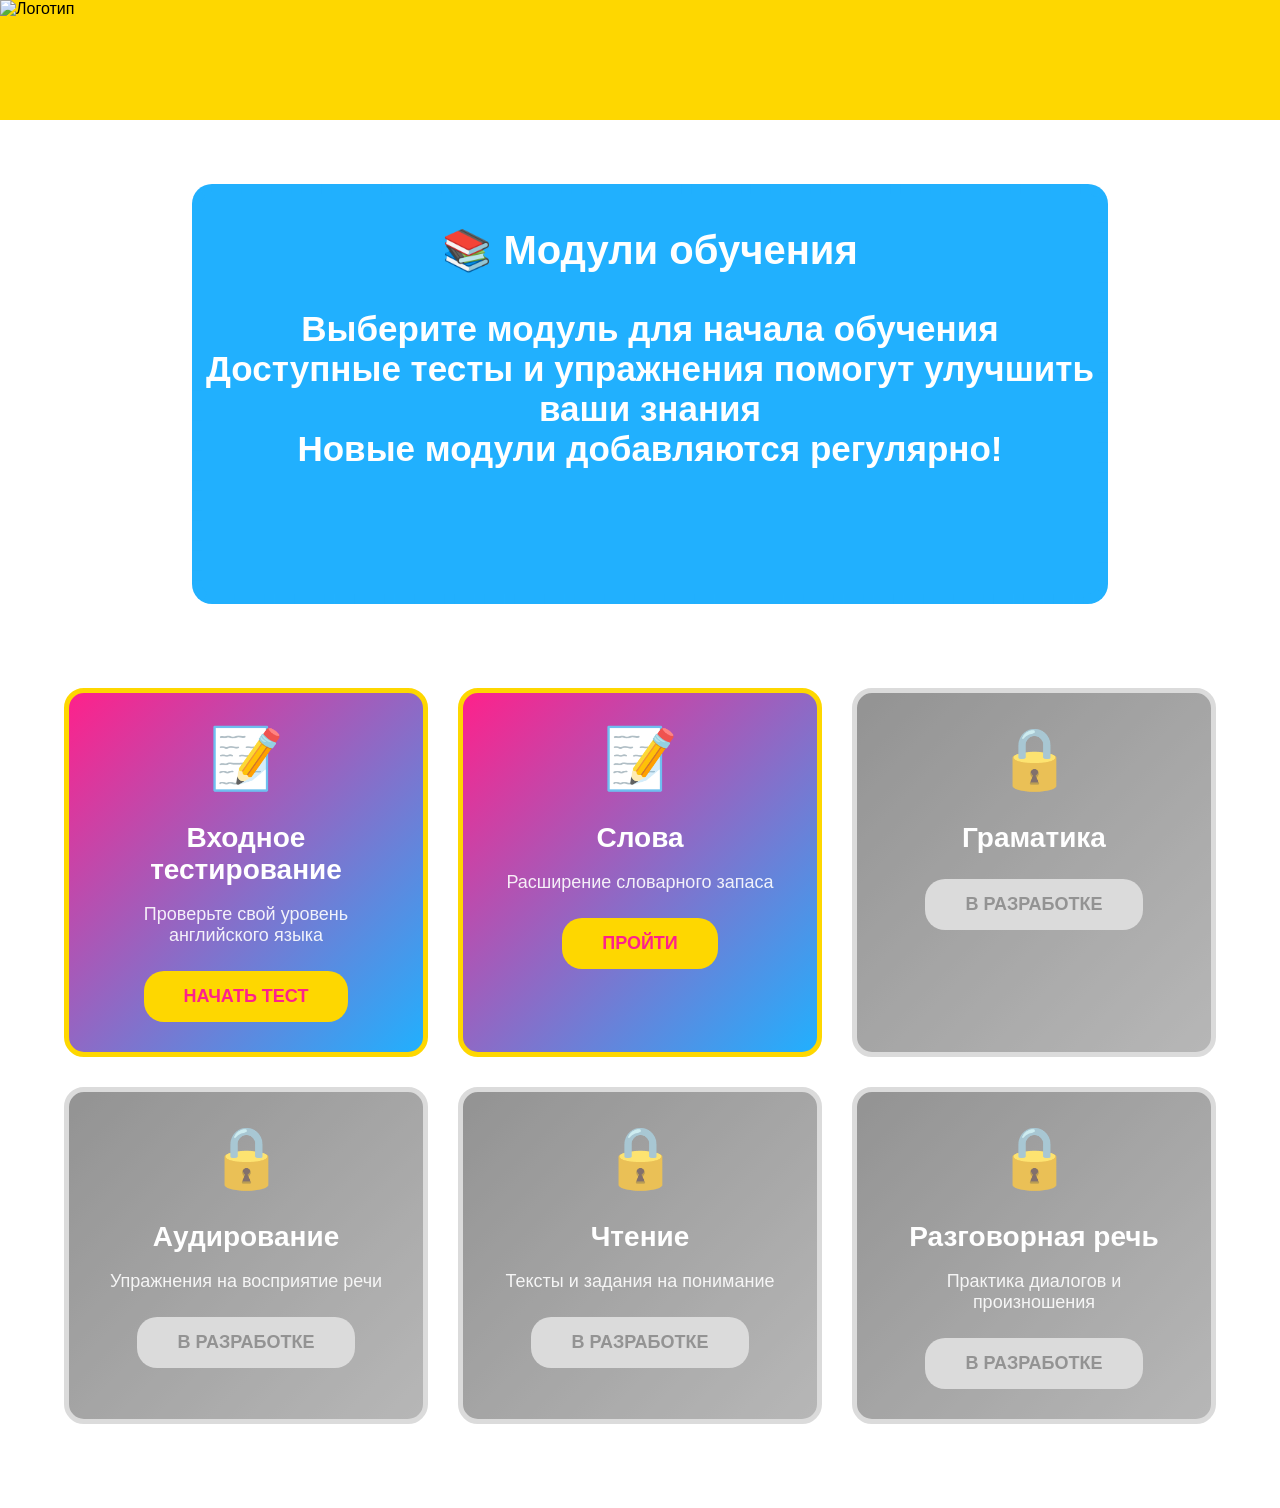
==== glav.html @ b74ba2df "Add files via upload" ====
<!DOCTYPE html>
<html lang="ru">
<head>
    <meta charset="UTF-8">
    <meta name="viewport" content="width=device-width, initial-scale=1.0">
    <title>Speak English</title>
    <link rel="stylesheet" href="style.css">
</head>
<body>

    <!-- === ШАПКА === -->
    <div id="b">
        <img class="headerlogo" src="img/лого.png" alt="Логотип" width="210" height="110">
        <div class="l">
            <span style="color: #fff; font-size: 24px; font-weight: bold; margin-right: 20px;">Speak English</span>
        </div>   
    </div>

    <!-- === ЗАГОЛОВОК === -->
    <div class="qwadrat">
        <h2 align="center">📚 Модули обучения</h2>
        <p class="awtxt" align="center">Выберите модуль для начала обучения<br>   
        Доступные тесты и упражнения помогут улучшить ваши знания<br>  
        Новые модули добавляются регулярно!</p>
    </div>

    <!-- === СЕТКА МОДУЛЕЙ === -->
    <div class="modules-container">
        
        <!-- ✅ МОДУЛЬ 1: Активный (Тест) -->
        <div class="module-card active">
            <div class="module-icon">📝</div>
            <h3>Входное тестирование</h3>
            <p>Проверьте свой уровень английского языка</p>
            <button type="button" id="probl" class="module-btn">НАЧАТЬ ТЕСТ</button>
        </div>

        <!-- ❌ МОДУЛЬ 2: В разработке -->
        <div class="module-card active">
            <div class="module-icon">📝</div>
            <h3>Слова</h3>
            <p>Расширение словарного запаса</p>
            <button type="button" id="modul" class="module-btn">ПРОЙТИ</button>
        </div>

        <!-- ❌ МОДУЛЬ 3: В разработке -->
        <div class="module-card locked">
            <div class="module-icon">🔒</div>
            <h3>Граматика</h3>
            <p></p>
            <button type="button" class="module-btn disabled">В РАЗРАБОТКЕ</button>
        </div>

        <!-- ❌ МОДУЛЬ 4: В разработке -->
        <div class="module-card locked">
            <div class="module-icon">🔒</div>
            <h3>Аудирование</h3>
            <p>Упражнения на восприятие речи</p>
            <button type="button" class="module-btn disabled">В РАЗРАБОТКЕ</button>
        </div>

        <!-- ❌ МОДУЛЬ 5: В разработке -->
        <div class="module-card locked">
            <div class="module-icon">🔒</div>
            <h3>Чтение</h3>
            <p>Тексты и задания на понимание</p>
            <button type="button" class="module-btn disabled">В РАЗРАБОТКЕ</button>
        </div>

        <!-- ❌ МОДУЛЬ 6: В разработке -->
        <div class="module-card locked">
            <div class="module-icon">🔒</div>
            <h3>Разговорная речь</h3>
            <p>Практика диалогов и произношения</p>
            <button type="button" class="module-btn disabled">В РАЗРАБОТКЕ</button>
        </div>

    </div>

    <script>
        const modul = document.getElementById('modul');
         if (modul) {
            modul.addEventListener('click', function() {
            window.location.href = 'vocab_intro.html';
        });
    }
    </script>
</body>
</html>
---- style.css ----
body{
    margin: 0;
    font-family: Arial, sans-serif; /* Добавил шрифт для красоты */
}

div#b{
    width: 100%;
    height: 120px;
    background-color: #fed700;
}

button#prob{
    background-color: #ffffff;
    border: 2px dashed #ffffff ;
    border-radius: 20px;
    color: #fe218b;
    font-weight: bold;
    height: 50px;
    width: 120%;
}

div.l{
    margin-left: 70%;
    margin-top: 2%;
    float: left;
}

img.headerlogo{
    float: left;
}

h2{
    color: #fff ;
    font-weight: bold;
    font-size: 40px;
}

div.qwadrat{ 
    background-color: #21b0fe;
    width: 70%;
    margin-left: 15%;
    border: 10px dashed #21b0fe ;
    height: 400px;
    margin-top: 5%;
    font-size: 40px;
    color: #fff ;
    font-weight: bold;
    border-radius: 20px;
    transition: 1s;
}

p.awtxt{
    margin-bottom: 30%;
    font-size: 35px;
}

hr{
    color: #f8eebc;
    background-color: #f8eebc;
    size: 400px;
}

div.card1{
    background-color: #fe218b;
    margin-left: 17%;
    margin-top: 5%;
    width: 15%;
    height: 400px;
    border-radius: 20px;
    border: 10px solid #fed700;
    color: #fff;
    font-size: 25px;
    margin-right: 0;
    float: left;
    transition: 1s;
}

div.card2{
    background-color: #21b0fe;
    margin-left: 10%;
    margin-top: 5%;
    width: 15%;
    height: 400px;
    border-radius: 20px;
    border: 10px solid #fe218b;
    color: #fff;
    font-size: 25px;
    float: left;
    transition: 1s;
}

div.card3{
    background-color: #fe218b;
    margin-left: 10%;
    margin-top: 5%;
    width: 15%;
    height: 400px;
    border-radius: 20px;
    border: 10px solid #fed700;
    color: #fff;
    font-size: 25px;
    margin-right: 0;
    float: left;
    transition: 1s;
}

div.card2:hover{
    background-color: #21b0fe;
    margin-left: 15%;
    margin-top: 3%;
    width: 15%;
    height: 400px;
    border-radius: 20px;
    border: 10px solid #fe218b ;
    color: #fff;
    font-size: 25px;
    float: left;
}

div.card1:hover{
    background-color: #fe218b;
    margin-left: 22%;
    margin-top: 3%;
    width: 15%;
    height: 400px;
    border-radius: 20px;
    border: 10px solid #fed700;
    color: #fff;
    font-size: 25px;
    margin-right: 0;
    float: left;
}

div.card3:hover{
    background-color: #fe218b;
    margin-left: 15%;
    margin-top: 3%;
    width: 15%;
    height: 400px;
    border-radius: 20px;
    border: 10px solid #fed700;
    color: #fff;
    font-size: 25px;
    margin-right: 0;
    float: left;
}

div.form{ 
    background-color: #21b0fe;
    width: 70%;
    margin-left: 15%;
    border: 10px dashed #21b0fe ;
    height: 400px;
    margin-top: 35%;
    font-size: 40px;
    color: #fff ;
    font-weight: bold;
    border-radius: 20px;
    transition: 1s;
}

button#prob2{
    background-color: #fe218b;
    border: 2px solid #ffffff ;
    border-radius: 20px;
    color: #fed700;
    font-weight: bold;
    height: 80px;
    width: 50%;
    font-size: 20px;
    margin-left: 25%;
    margin-top: 10%;
}

div.reg{ 
    background-color: #21b0fe;
    width: 40%;
    margin-left: 30%;
    border: 10px dashed #fe218b ;
    height: 400px;
    margin-top: 10%;
    font-size: 40px;
    color: #fff ;
    font-weight: bold;
    border-radius: 20px;
    transition: 1s;
}

div.reg input[type="text"]{
    width: 80%;
    height: 40px;
    border-radius: 10px;
    border: 2px solid #fff;
    font-size: 18px;
    margin: 10px 0;
    padding-left: 10px;
}

div.reg input[type="date"]{
    width: 80%;
    height: 40px;
    border-radius: 10px;
    border: 2px solid #fff;
    font-size: 18px;
    margin: 10px 0;
    padding-left: 10px;
}

button#go{
    background-color: #fe218b;
    border: 2px solid #fff;
    border-radius: 20px;
    color: #fed700;
    font-weight: bold;
    font-size: 20px;
    height: 50px;
    width: 60%;
    margin-top: 20px;
    cursor: pointer;
}

div.reg table{
    display: block;
    color: #fff;
    font-size: 20px;
    margin: 10px 0;
}

div.reg form{
    text-align: center;
    margin-top: 30px;
}

/* === СТИЛИ ДЛЯ ТЕСТА === */
div.test-container {
    background-color: #ffffff;
    width: 70%;
    margin-left: 15%;
    min-height: 600px;
    margin-top: 5%;
    color: #000;
    font-weight: bold;
    border-radius: 20px;
    transition: 1s;
    padding: 20px;
    box-sizing: border-box;
    font-size: 20px;
}

div.test-question {
    font-size: 28px;
    margin: 25px 0;
    padding: 15px;
    background-color: rgba(255,255,255,0.1);
    border-radius: 15px;
}

div.test-options {
    font-size: 22px;
    margin: 10px 0;
}

div.test-options input[type="radio"] {
    margin-right: 10px;
    transform: scale(1.3); /* Увеличиваем кружочки */
    cursor: pointer;
}

div.test-options label {
    cursor: pointer;
    padding: 5px 10px;
}

div.test-options label:hover {
    background-color: rgba(254,33,139,0.3);
    border-radius: 10px;
}

button#submit-test {
    background-color: #fe218b;
    border: 2px solid #ffffff;
    border-radius: 20px;
    color: #fed700;
    font-weight: bold;
    height: 70px;
    width: 50%;
    font-size: 24px;
    margin-left: 10%;
    margin-top: 30px;
    cursor: pointer;
    transition: 0.3s;
}

button#submit-test:hover {
    background-color: #fed700;
    color: #fe218b;
}

/* === АДАПТИВНОСТЬ === */
@media (max-width: 1024px){
    div.reg{
        width: 60%;
        margin-left: 20%;
        height: auto;
        min-height: 350px;
    }
    div.reg input[type="text"]{
        width: 85%;
        font-size: 16px;
    }
    div.reg input[type="date"]{
        width: 85%;
        font-size: 16px;
    }
    div.reg input[type="submit"]{
        width: 70%;
        font-size: 18px;
    }
    
    div.test-container {
        width: 90%;
        margin-left: 5%;
    }
    div.test-question {
        font-size: 24px;
    }
    div.test-options {
        font-size: 20px;
    }
}

@media (max-width: 768px){
    div.reg{
        width: 90%;
        margin-left: 5%;
        height: auto;
        min-height: 300px;
        font-size: 20px;
    }
    div.reg h2{
        font-size: 24px;
    }
    div.reg input[type="text"]{
        width: 90%;
        font-size: 16px;
        height: 45px;
    }
    div.reg input[type="date"]{
        width: 90%;
        font-size: 16px;
        height: 45px;
    }
    div.reg input[type="submit"]{
        width: 80%;
        font-size: 18px;
        height: 55px;
    }
    div.reg table{
        font-size: 18px;
    }

    div#b{
        height: auto;
        padding: 10px 0;
    }
    div.l{
        margin-left: 0;
        margin-top: 10px;
        float: none;
        text-align: center;
    }
    img.headerlogo{
        float: none;
        display: block;
        margin: 0 auto 10px;
        width: 150px;
        height: auto;
    }
    button#prob{
        width: 90%;
        margin: 0 auto;
        display: block;
    }
    div.qwadrat{
        width: 95%;
        margin-left: 2.5%;
        height: auto;
        min-height: 250px;
        font-size: 24px;
    }
    h2{
        font-size: 24px;
    }
    p.awtxt{
        font-size: 16px;
        margin-bottom: 15%;
    }
    div.card1{
        width: 90%;
        margin-left: 5%;
        float: none;
        height: auto;
        min-height: 200px;
        font-size: 18px;
        margin-top: 20px;
    }
    div.card2{
        width: 90%;
        margin-left: 5%;
        float: none;
        height: auto;
        min-height: 200px;
        font-size: 18px;
        margin-top: 20px;
    }
    div.card3{
        width: 90%;
        margin-left: 5%;
        float: none;
        height: auto;
        min-height: 200px;
        font-size: 18px;
        margin-top: 20px;
    }
    div.card1:hover{
        margin-left: 5%;
        margin-top: 20px;
    }
    div.card2:hover{
        margin-left: 5%;
        margin-top: 20px;
    }
    div.card3:hover{
        margin-left: 5%;
        margin-top: 20px;
    }
    div.form{
        width: 95%;
        margin-left: 2.5%;
        height: auto;
        min-height: 250px;
        font-size: 24px;
        margin-top: 30px;
    }
    button#prob2{
        width: 90%;
        margin-left: 5%;
        height: 60px;
        font-size: 18px;
    }

    div.test-container {
        width: 95%;
        margin-left: 2.5%;
        min-height: 500px;
    }
    div.test-question {
        font-size: 20px;
    }
    div.test-options {
        font-size: 18px;
    }
    button#submit-test {
        width: 80%;
        margin-left: 10%;
        height: 60px;
        font-size: 20px;
    }
}

@media (max-width: 480px){
    div.reg{
        width: 95%;
        margin-left: 2.5%;
        font-size: 18px;
    }
    div.reg h2{
        font-size: 20px;
    }
    div.reg input[type="text"]{
        width: 95%;
        font-size: 14px;
        height: 40px;
    }
    div.reg input[type="date"]{
        width: 95%;
        font-size: 14px;
        height: 40px;
    }
    div.reg input[type="submit"]{
        width: 90%;
        font-size: 16px;
        height: 50px;
    }
    div.reg table{
        font-size: 16px;
    }

    h2{
        font-size: 20px;
    }
    div.qwadrat{
        font-size: 20px;
    }
    div.form{
        font-size: 20px;
    }
    button#prob{
        font-size: 16px;
        height: 50px;
    }
    button#prob2{
        font-size: 16px;
        height: 50px;
    }
    div.card1{
        font-size: 16px;
    }
    div.card2{
        font-size: 16px;
    }
    div.card3{
        font-size: 16px;
    }

    div.test-container {
        width: 95%;
        margin-left: 2.5%;
    }
    div.test-question {
        font-size: 18px;
    }
    div.test-options {
        font-size: 16px;
    }
    button#submit-test {
        width: 90%;
        margin-left: 5%;
        height: 55px;
        font-size: 18px;
    }
}

/* === СЕТКА МОДУЛЕЙ === */
.modules-container {
    display: grid;
    grid-template-columns: repeat(auto-fit, minmax(300px, 1fr));
    gap: 30px;
    width: 90%;
    max-width: 1200px;
    margin: 5% auto;
    padding: 20px;
}

.module-card {
    background: linear-gradient(135deg, #fe218b 0%, #21b0fe 100%);
    border-radius: 20px;
    padding: 30px;
    text-align: center;
    color: #fff;
    transition: transform 0.3s, box-shadow 0.3s;
    border: 5px solid #fed700;
}

.module-card:hover {
    transform: translateY(-10px);
    box-shadow: 0 10px 30px rgba(0,0,0,0.3);
}

/* Заблокированные модули */
.module-card.locked {
    background: linear-gradient(135deg, #666 0%, #999 100%);
    border-color: #ccc;
    opacity: 0.7;
    cursor: not-allowed;
}

.module-card.locked:hover {
    transform: none;
}

.module-icon {
    font-size: 60px;
    margin-bottom: 20px;
}

.module-card h3 {
    font-size: 28px;
    margin-bottom: 15px;
    color: #fff;
}

.module-card p {
    font-size: 18px;
    margin-bottom: 25px;
    color: #fff;
    opacity: 0.9;
}

.module-btn {
    background-color: #fed700;
    color: #fe218b;
    border: none;
    padding: 15px 40px;
    font-size: 20px;
    font-weight: bold;
    border-radius: 20px;
    cursor: pointer;
    transition: 0.3s;
}

.module-btn:hover {
    background-color: #fff;
    color: #fe218b;
}

.module-btn.disabled {
    background-color: #ccc;
    color: #666;
    cursor: not-allowed;
}

.module-btn.disabled:hover {
    background-color: #ccc;
    color: #666;
}

/* Адаптивность для модулей */
@media (max-width: 768px) {
    .modules-container {
        grid-template-columns: 1fr;
        width: 95%;
        margin-left: 2.5%;
    }
    
    .module-card {
        padding: 20px;
    }
    
    .module-icon {
        font-size: 50px;
    }
    
    .module-card h3 {
        font-size: 24px;
    }
    
    .module-card p {
        font-size: 16px;
    }
}
/* === КАРТОЧКИ СЛОВ === */
.word-card {
    background: linear-gradient(135deg, #fe218b 0%, #21b0fe 100%);
    border-radius: 15px;
    padding: 20px;
    margin: 20px 0;
    color: #fff;
    border: 3px solid #fed700;
}

.word-card h3 {
    font-size: 28px;
    margin-bottom: 5px;
    color: #fed700;
}

.pronunciation {
    font-size: 16px;
    opacity: 0.9;
    margin-bottom: 10px;
}

.translation {
    font-size: 20px;
    font-weight: bold;
    margin-bottom: 15px;
}

.example {
    font-size: 18px;
    font-style: italic;
    margin-bottom: 5px;
}

.example-ru {
    font-size: 16px;
    opacity: 0.8;
    margin-bottom: 0;
}

/* === ЭТАПЫ МОДУЛЯ === */
.stage-card {
    display: flex;
    align-items: center;
    background-color: #fff;
    border-radius: 15px;
    padding: 15px;
    margin: 15px 0;
    border: 2px solid #fe218b;
}

.stage-num {
    background-color: #fe218b;
    color: #fff;
    width: 50px;
    height: 50px;
    border-radius: 50%;
    display: flex;
    align-items: center;
    justify-content: center;
    font-size: 24px;
    font-weight: bold;
    margin-right: 15px;
    flex-shrink: 0;
}

.stage-content h4 {
    color: #fe218b;
    margin-bottom: 5px;
}

.stage-content p {
    color: #666;
    margin: 0;
}

/* === РЕЗУЛЬТАТЫ ПРАКТИКИ === */
.practice-result {
    background-color: #fff;
    border-radius: 15px;
    padding: 20px;
    margin-top: 20px;
    text-align: center;
}

.practice-success {
    color: green;
    font-size: 24px;
    font-weight: bold;
}

.practice-error {
    color: red;
    font-size: 18px;
}

/* === КНОПКИ МОДУЛЯ === */
.module-btn {
    background-color: #fed700;
    color: #fe218b;
    border: none;
    padding: 15px 40px;
    font-size: 18px;
    font-weight: bold;
    border-radius: 20px;
    cursor: pointer;
    transition: 0.3s;
}

.module-btn:hover {
    background-color: #fe218b;
    color: #fed700;
}

.module-btn:disabled {
    background-color: #ccc;
    color: #666;
    cursor: not-allowed;
}

.module-btn:disabled:hover {
    background-color: #ccc;
    color: #666;
}
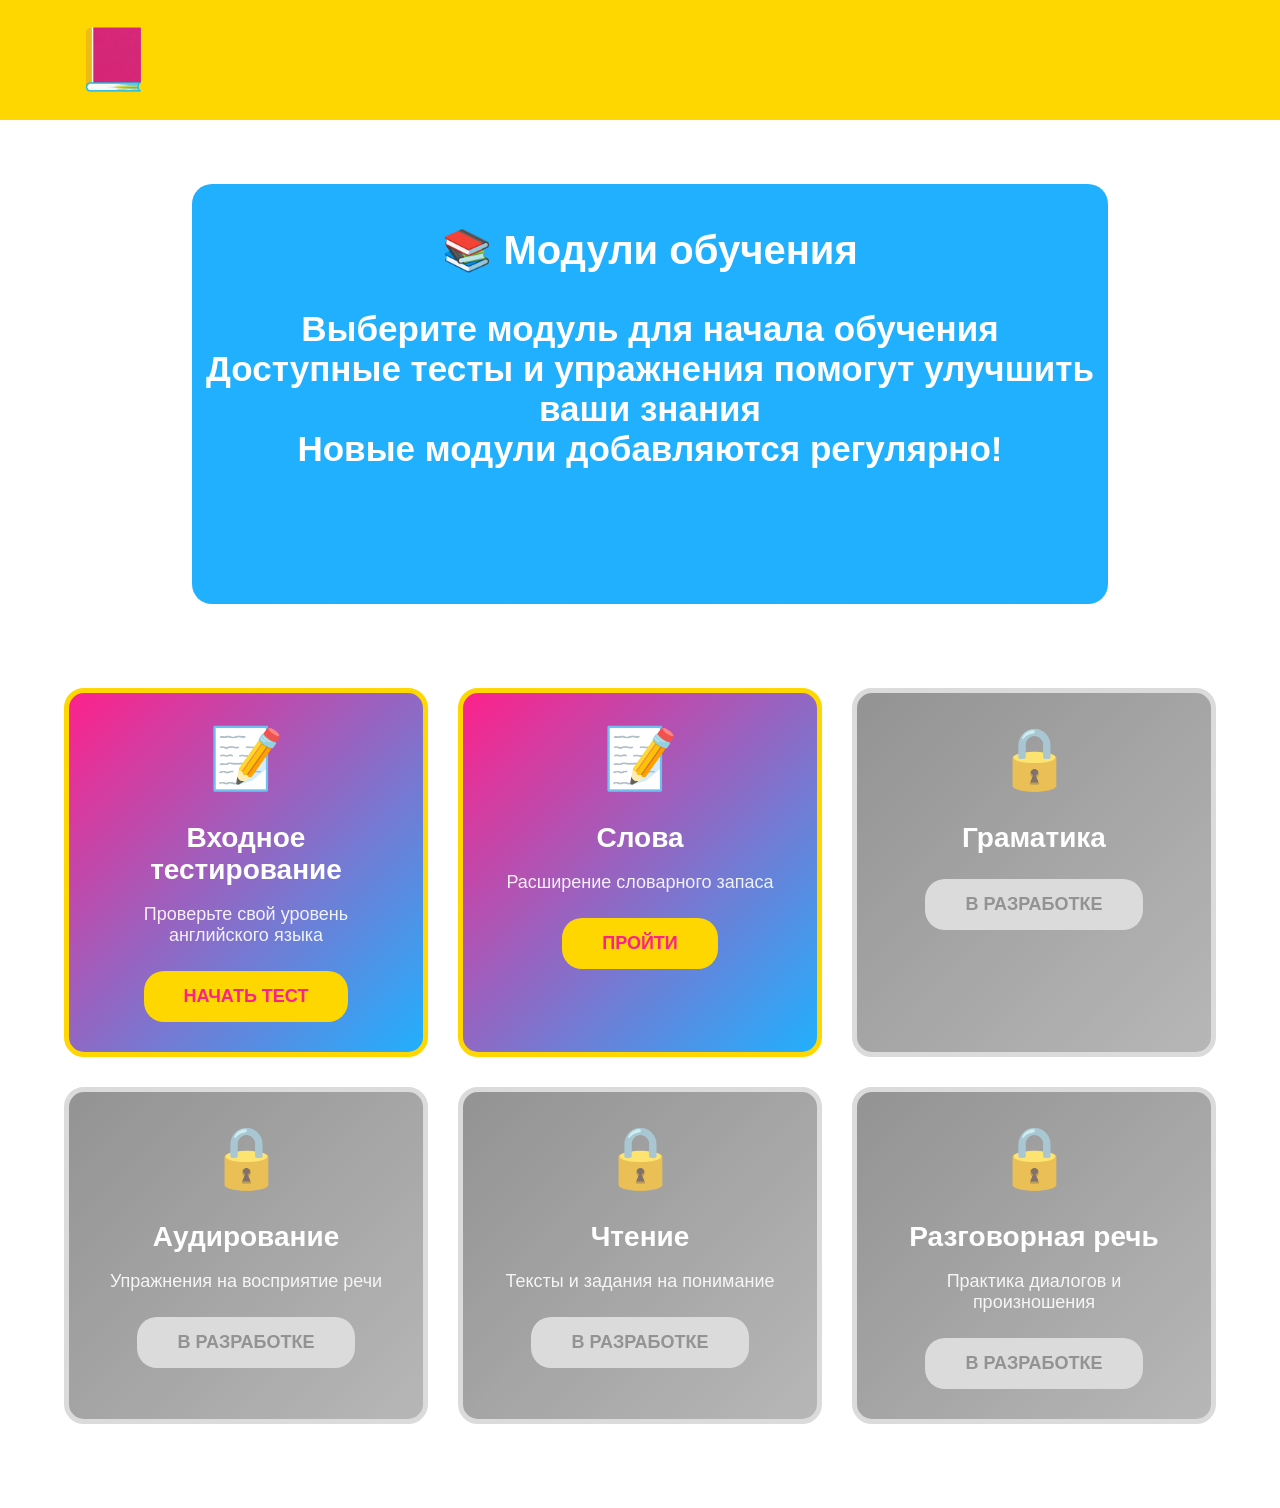
==== commit b96a0be8: "Update glav.html" ====
--- a/glav.html
+++ b/glav.html
@@ -10,7 +10,7 @@
 
     <!-- === ШАПКА === -->
     <div id="b">
-        <img class="headerlogo" src="img/лого.png" alt="Логотип" width="210" height="110">
+        <img class="headerlogo" src="лого.png" alt="Логотип" width="210" height="110">
         <div class="l">
             <span style="color: #fff; font-size: 24px; font-weight: bold; margin-right: 20px;">Speak English</span>
         </div>   
@@ -86,4 +86,4 @@
     }
     </script>
 </body>
-</html>+</html>
